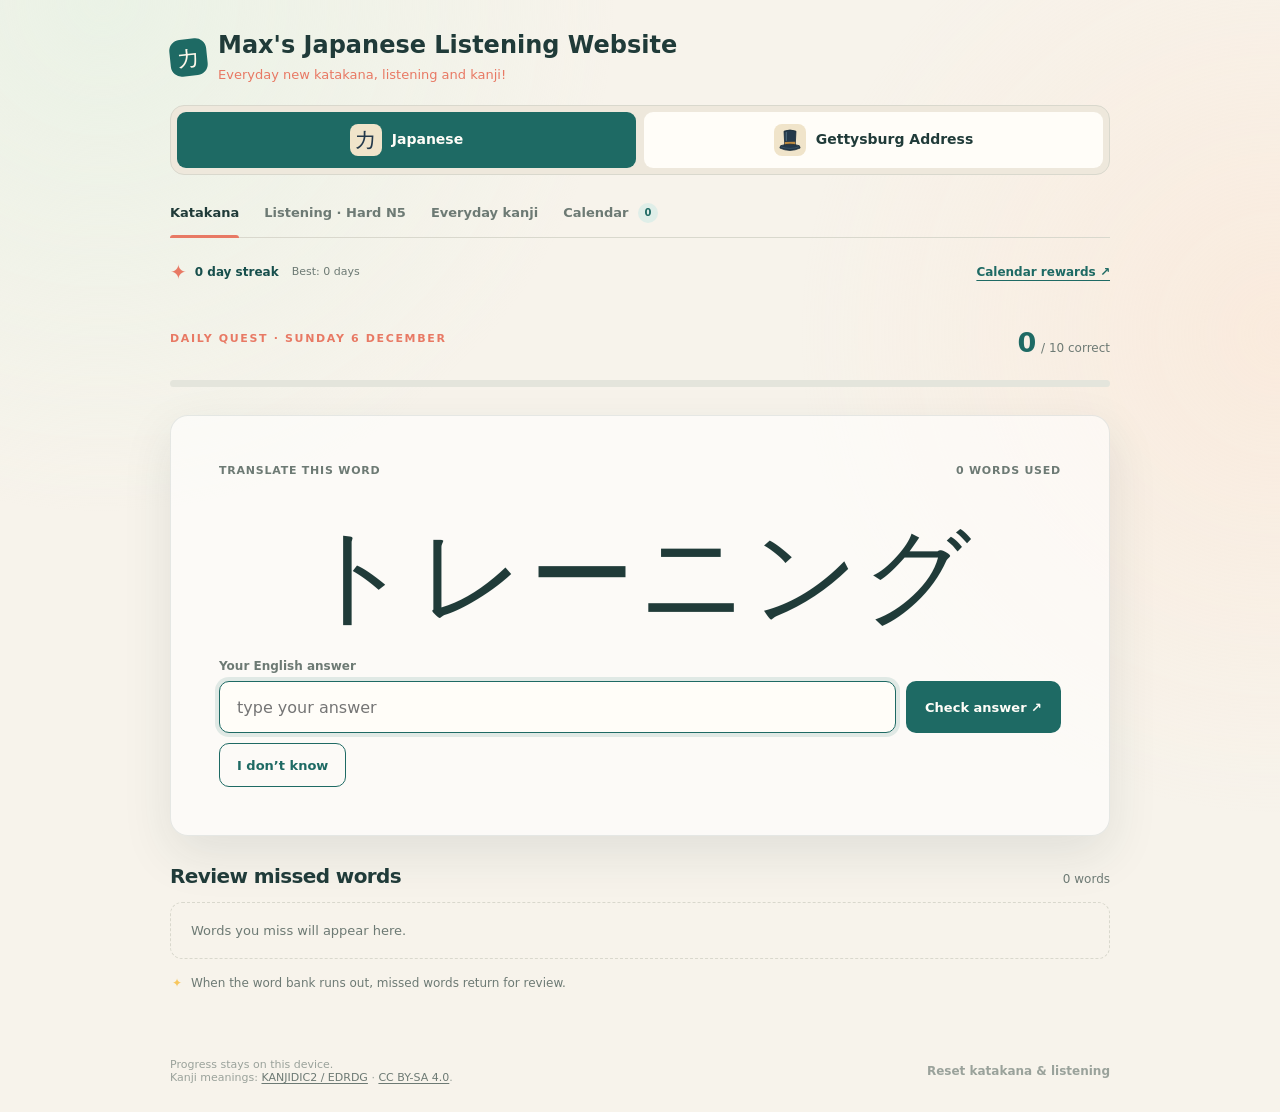
==== index.html @ 851fc644 "Replace manual exercise check-in with automatic workout album stamps" ====
<!doctype html>
<html lang="en">
  <head>
    <meta charset="UTF-8" />
    <meta name="viewport" content="width=device-width, initial-scale=1" />
    <meta name="theme-color" content="#f7f3eb" />
    <title>Max's Japanese Listening Website</title>
    <link rel="stylesheet" href="katakana.css?v=workout-album-1" />
    <link rel="stylesheet" href="practice-switcher.css?v=1" />
  </head>
  <body>
    <div id="answer-win" class="answer-win" role="status" aria-live="polite" hidden></div>
    <main class="app-shell">
      <header class="site-header">
        <a class="brand" href="index.html" aria-label="Max's Japanese Listening Website home">
          <span class="brand-mark" aria-hidden="true">カ</span>
          <span><strong>Max's Japanese Listening Website</strong><small>Everyday new katakana, listening and kanji!</small></span>
        </a>
      </header>

      <nav class="practice-switcher" aria-label="Choose what to learn">
        <a href="./" aria-current="page"><span class="practice-switch-icon" aria-hidden="true">カ</span><span>Japanese</span></a>
        <a href="gettysburg/"><span class="practice-switch-icon" aria-hidden="true"><img src="gettysburg/top-hat.svg" width="26" height="26" alt="" /></span><span>Gettysburg Address</span></a>
      </nav>

      <nav class="view-tabs" aria-label="Practice views">
        <button class="view-tab is-active" type="button" data-view="quest" aria-selected="true">Katakana</button>
        <button class="view-tab" type="button" data-view="listening" aria-selected="false">Listening · Hard N5</button>
        <button class="view-tab" type="button" data-view="kanji" aria-selected="false">Everyday kanji</button>
        <button class="view-tab" type="button" data-view="calendar" aria-selected="false">Calendar <span id="nav-stamp-count">0</span></button>
      </nav>

      <div class="streak-strip" aria-label="Practice streak and rewards">
        <span><span class="streak-spark" aria-hidden="true">✦</span> <strong id="practice-streak">0 day streak</strong> <span id="best-streak">Best: 0 days</span></span>
        <a id="gacha-link" href="#gacha-collection">Calendar rewards ↗</a>
      </div>

      <section id="quest-view" class="view-panel" aria-label="Katakana practice">
        <div class="quest-topline">
          <div>
            <p class="eyebrow">Daily quest · <span id="today-label"></span></p>
          </div>
          <div class="progress-count"><strong id="correct-count">0</strong><span>/ 10 correct</span></div>
        </div>

        <div class="progress-track" aria-label="Daily progress"><span id="progress-fill"></span></div>

        <div id="practice-card" class="practice-card">
          <div class="card-meta"><span id="card-prompt">Translate this word</span><span id="words-used">0 words used</span></div>
          <div class="kana-word" id="kana-word" lang="ja">—</div>
          <form id="answer-form" novalidate>
            <label for="answer-input">Your English answer</label>
            <div class="answer-row">
              <input id="answer-input" name="answer" type="text" autocomplete="off" autocapitalize="none" spellcheck="false" placeholder="type your answer" required />
              <button class="primary-button" id="submit-answer" type="submit">Check answer <span aria-hidden="true">↗</span></button>
            </div>
          <button id="katakana-dont-know" class="not-sure-button" type="button">I don’t know</button>
          </form>
          <div class="answer-feedback-row">
            <div id="feedback" class="feedback" role="status" aria-live="polite" hidden></div>
            <button id="katakana-grade-override" class="grade-override" type="button" hidden></button>
          </div>
        </div>

        <section class="review-section" aria-labelledby="review-title">
          <div class="review-heading">
            <h3 id="review-title">Review missed words</h3>
            <span id="review-count" class="review-count">0 words</span>
          </div>
          <p id="review-empty" class="review-empty">Words you miss will appear here.</p>
          <ul id="review-list" class="review-list"></ul>
        </section>

        <p class="one-and-done"><span aria-hidden="true">✦</span> When the word bank runs out, missed words return for review.</p>
      </section>

      <section id="listening-view" class="view-panel" aria-labelledby="listening-title" hidden>
        <div class="quest-topline">
          <div>
            <p class="eyebrow">Daily listening · <span id="listening-date"></span></p>
            <h2 id="listening-title">Hard N5 listening</h2>
          </div>
          <div class="progress-count"><strong id="listening-count">0</strong><span>/ 10 phrases</span></div>
        </div>

        <div class="progress-track" aria-label="Listening progress"><span id="listening-progress"></span></div>

        <div class="practice-card listening-card">
          <div class="card-meta"><span>Listen first · N5 vocabulary · listen for the details</span><span id="listening-step">Phrase 1 of 10</span></div>
          <div id="listening-prompt" class="audio-prompt">
            <span class="audio-mark" aria-hidden="true">♪</span>
            <button class="play-button" id="listening-play" type="button">▶ Play Japanese</button>
            <p id="listening-instruction">Listen again if you need to. Catch the times, quantities, negatives and changes of plan.</p>
          </div>
          <p id="audio-status" class="audio-status" role="status" aria-live="polite" hidden></p>
          <form id="listening-form">
            <label for="listening-input">Your English translation</label>
            <div class="answer-row">
              <input id="listening-input" name="translation" type="text" autocomplete="off" spellcheck="false" maxlength="180" placeholder="type what it means" required />
              <button class="primary-button" type="submit">Compare translation <span aria-hidden="true">↗</span></button>
            </div>
            <button id="listening-not-sure" class="not-sure-button" type="button">I don’t know</button>
          </form>
          <div id="listening-transcript" class="listening-transcript" role="status" aria-live="polite" hidden>
            <p class="transcript-label">What you heard</p>
            <p id="listening-japanese" class="listening-japanese" lang="ja"></p>
            <p class="character-help">Tap any kanji above for its individual meaning.</p>
          </div>
          <div id="listening-feedback" class="translation-feedback" role="status" aria-live="polite" hidden>
            <p>Suggested meaning <strong id="listening-meaning"></strong></p>
            <p>Your translation <span id="listening-attempt"></span></p>
            <p class="translation-hint" id="listening-grade-prompt">Did your answer convey the same meaning?</p>

            <p id="listening-grade-status" class="listening-grade-status" hidden></p>
            <div class="listening-result-actions">
              <button id="listening-next" class="primary-button" type="button" hidden>Next phrase →</button>
            </div>
          </div>
            <div class="mark-actions" id="listening-mark-actions">
              <button class="mark-got" type="button" data-listening-mark="got">Correct · next →</button>
              <button class="mark-review" type="button" data-listening-mark="review">Wrong · next →</button>
            </div>
          <button id="listening-grade-override" class="grade-override" type="button" hidden></button>
          <div id="listening-done" class="listening-done" hidden>
            <span class="done-mark" aria-hidden="true">✦</span>
            <h3>Today’s ten complete!</h3>
            <p id="listening-summary"></p>
            <button class="primary-button" id="listening-restart" type="button">Practise today’s set again ↗</button>
          </div>
        </div>

        <p class="one-and-done">Saved misses come first in each new daily set and count towards your ten phrases.</p>

        <section class="review-section" aria-labelledby="listening-review-title">
          <div class="review-heading">
            <h3 id="listening-review-title">Listening review</h3>
            <span id="listening-review-count" class="review-count">0 phrases</span>
          </div>
          <p id="listening-review-empty" class="review-empty">Phrases you save will appear here with audio replay.</p>
          <ul id="listening-review-list" class="review-list"></ul>
        </section>
      </section>

      <section id="kanji-view" class="view-panel" aria-labelledby="kanji-title" hidden>
        <div class="quest-topline">
          <div>
            <p class="eyebrow">Daily kanji · <span id="kanji-date"></span></p>
            <h2 id="kanji-title">Kanji around Japan</h2>
          </div>
          <div class="progress-count"><strong id="kanji-count">0</strong><span id="kanji-goal">/ 10 for a stamp</span></div>
        </div>
        <div class="progress-track" aria-label="Kanji progress"><span id="kanji-progress"></span></div>
        <div id="kanji-reward" class="kanji-reward" role="status" aria-live="polite" hidden>
          <strong>Ten signs done — daily stamp earned! 🎉</strong>
          <span id="kanji-score"></span>
        </div>

        <div id="kanji-card" class="practice-card">
          <p id="kanji-round" class="kanji-round" hidden></p>
          <div class="card-meta"><span id="kanji-context">Everyday signs</span><span id="kanji-used">0 / 120 seen</span></div>
          <div id="kanji-sign" class="kanji-sign" lang="ja">—</div>
          <p id="kanji-character-help" class="character-help" hidden>Tap a kanji for its meaning. Single-character answers stay saved for review.</p>
          <p id="kanji-reading" class="kanji-reading" lang="ja" hidden></p>
          <div id="kanji-hints" class="kanji-hints" hidden>
            <button id="kanji-hint-button" class="kanji-hint-button" type="button" aria-controls="kanji-hint-detail" aria-expanded="false">Need a hint?</button>
            <div id="kanji-hint-detail" class="kanji-hint-detail" role="status" aria-live="polite" hidden>
              <p id="kanji-hint-clue"></p>
              <p id="kanji-hint-reading" lang="ja" hidden></p>
              <p id="kanji-hint-meaning" hidden></p>
            </div>
            <p id="kanji-hint-note" class="kanji-hint-note">Start with a clue, then the reading. Reveal the meaning if you’re stuck.</p>
          </div>
          <form id="kanji-form">
            <label for="kanji-input">What does this mean in English?</label>
            <div class="answer-row">
              <input id="kanji-input" name="meaning" type="text" autocomplete="off" autocapitalize="none" spellcheck="false" maxlength="100" placeholder="type the meaning" required />
              <button id="kanji-submit" class="primary-button" type="submit">Check answer ↗</button>
            </div>
          <button id="kanji-dont-know" class="not-sure-button" type="button">I don’t know</button>
          </form>
          <div class="kanji-feedback-row">
            <div id="kanji-feedback" class="feedback" role="status" aria-live="polite" hidden></div>
            <button id="kanji-grade-override" class="grade-override" type="button" hidden></button>
          </div>
        </div>
        <p class="one-and-done">New signs and review answers both count towards your daily ten. Earn a stamp at ten, then keep going — no daily limit. Missed signs and revealed answers return for review.</p>

        <section class="review-section" aria-labelledby="kanji-review-title">
          <div class="review-heading">
            <h3 id="kanji-review-title">Review missed signs</h3>
            <span id="kanji-review-count" class="review-count">0 signs</span>
          </div>
          <p id="kanji-review-empty" class="review-empty">No signs waiting for review. Missed ones will be retested next visit.</p>
          <p id="kanji-review-note" class="review-empty" hidden>Review in progress. Try from memory, or use the hint button if you’re stuck.</p>
          <ul id="kanji-review-list" class="review-list"></ul>
        </section>
      </section>

      <section id="calendar-view" class="view-panel" aria-labelledby="calendar-title" hidden>
        <div class="calendar-heading">
          <div>
            <p class="eyebrow">Your trail of practice</p>
            <h2 id="calendar-title">The calendar</h2>
          </div>
          <div class="calendar-stats"><strong id="stamp-total">0</strong><span>stamps earned</span></div>
        </div>

        <section class="daily-checkins" aria-labelledby="checkins-title">
          <h3 id="checkins-title">A little time for yourself</h3>
          <p>Done your 15 minutes? Add today’s stamp.</p>
          <div class="checkin-grid">
            <article class="checkin-card">
              <span class="checkin-icon" aria-hidden="true">🤖</span>
              <h4>AI investment</h4><p id="aiInvestment-description">Spend 15 minutes or more on AI research</p>
              <button id="checkin-aiInvestment" class="primary-button" type="button" aria-pressed="false" aria-describedby="aiInvestment-description">AI investment</button>
            </article>
            <article class="checkin-card">
              <span class="checkin-icon" aria-hidden="true"><img src="assets/meditating-buddha.svg" alt="" width="32" height="32" /></span>
              <h4>Quiet moment</h4><p id="quietMoment-description">Spend 15 minutes or more walking without phone</p>
              <button id="checkin-quietMoment" class="primary-button" type="button" aria-pressed="false" aria-describedby="quietMoment-description">Quiet moment</button>
            </article>
            <article class="checkin-card">
              <span class="checkin-icon" aria-hidden="true"><img src="assets/dumbbell.svg" alt="" width="32" height="32" /></span>
              <h4>Workout album</h4>
              <p>A new album item earns a dumbbell stamp automatically.</p>
              <p id="exercise-album-status" role="status" aria-live="polite">Album count is checked when you open Calendar.</p>
              <a class="primary-button" href="https://photos.app.goo.gl/Z18e59WB1EXEJXeHA" target="_blank" rel="noopener noreferrer">Open workout album ↗</a>
            </article>
          </div>
          <p id="checkin-status" role="status" aria-live="polite"></p>
        </section>

        <div class="calendar-card">
          <div class="month-toolbar">
            <button class="icon-button" type="button" id="previous-month" aria-label="Previous month">←</button>
            <h3 id="month-label"></h3>
            <button class="icon-button" type="button" id="next-month" aria-label="Next month">→</button>
          </div>
          <div class="weekday-row" aria-hidden="true"><span>Mon</span><span>Tue</span><span>Wed</span><span>Thu</span><span>Fri</span><span>Sat</span><span>Sun</span></div>
          <div id="calendar-grid" class="calendar-grid" role="grid" aria-label="Practice calendar"></div>
          <div class="calendar-legend" aria-label="Calendar stamp key">
            <span><span class="day-stamp stamp-katakana" aria-hidden="true">カ</span> Katakana</span>
            <span><span class="day-stamp stamp-listening" aria-hidden="true">♪</span> Listening</span>
            <span><span class="day-stamp stamp-kanji" aria-hidden="true">漢</span> Kanji</span>
            <span>🎩 Gettysburg practice</span>
          <span><span class="day-stamp stamp-aiInvestment" aria-hidden="true">🤖</span> AI investment</span>
<span><span class="day-stamp stamp-quietMoment" aria-hidden="true"><img src="assets/meditating-buddha.svg" alt="" width="18" height="18" /></span> Quiet moment</span>
<span><span class="day-stamp stamp-exercised" aria-hidden="true"><img src="assets/dumbbell.svg" alt="" width="18" height="18" /></span> Exercised</span>
</div>
        </div>

        <section id="gacha-collection" class="gacha-collection" aria-labelledby="gacha-title">
          <div class="gacha-heading">
            <div>
              <p class="eyebrow">Small steps. Little treasures.</p>
              <h2 id="gacha-title" tabindex="-1">Your capsule collection</h2>
            </div>
            <span class="gacha-seal" aria-hidden="true">ごほうび</span>
          </div>
          <p class="gacha-intro">Every complete week of your streak earns a different sushi roll. Keep going for ramen at 14 days, Mount Fuji at 30, and ikebana at 60. Tap each earned capsule to reveal your keepsake.</p>
          <div class="gacha-grid">
            <button id="sushi-capsule" class="gacha-card gacha-sushi" type="button" disabled aria-describedby="sushi-detail">
              <span class="gacha-visual" aria-hidden="true">
                <span class="capsule-half capsule-top"></span><span class="capsule-half capsule-bottom"></span>
                <span class="capsule-emblem">✦</span><img id="sushi-food" class="capsule-food" src="assets/sushi.svg" alt="" width="108" height="108" hidden />
              </span>
              <span class="gacha-copy"><span id="sushi-milestone" class="gacha-milestone">7 days in a row</span><strong id="sushi-name">Salmon avocado roll</strong><span id="sushi-detail">A different roll every 7-day streak week.</span></span>
              <span id="sushi-status" class="gacha-status">Locked</span>
            </button>
            <button id="ramen-capsule" class="gacha-card gacha-ramen" type="button" disabled aria-describedby="ramen-detail">
              <span class="gacha-visual" aria-hidden="true">
                <span class="capsule-half capsule-top"></span><span class="capsule-half capsule-bottom"></span>
                <span class="capsule-emblem">✦</span><img id="ramen-food" class="capsule-food" src="assets/ramen.svg" alt="" width="108" height="108" hidden />
              </span>
              <span class="gacha-copy"><span class="gacha-milestone">14 days in a row</span><strong>Ramen capsule</strong><span id="ramen-detail">14 days in a row to unlock.</span></span>
              <span id="ramen-status" class="gacha-status">Locked</span>
            </button>
            <button id="fuji-capsule" class="gacha-card gacha-fuji" type="button" disabled aria-describedby="fuji-detail">
              <span class="gacha-visual" aria-hidden="true">
                <span class="capsule-half capsule-top"></span><span class="capsule-half capsule-bottom"></span>
                <span class="capsule-emblem">✦</span><img id="fuji-food" class="capsule-food" src="assets/fuji.svg" alt="" width="108" height="108" hidden />
              </span>
              <span class="gacha-copy"><span class="gacha-milestone">30 days in a row</span><strong>Mount Fuji capsule</strong><span id="fuji-detail">30 days in a row to unlock.</span></span>
              <span id="fuji-status" class="gacha-status">Locked</span>
            </button>
            <button id="ikebana-capsule" class="gacha-card gacha-ikebana" type="button" disabled aria-describedby="ikebana-detail">
              <span class="gacha-visual" aria-hidden="true">
                <span class="capsule-half capsule-top"></span><span class="capsule-half capsule-bottom"></span>
                <span class="capsule-emblem">✦</span><img id="ikebana-food" class="capsule-food" src="assets/ikebana.svg" alt="" width="108" height="108" hidden />
              </span>
              <span class="gacha-copy"><span class="gacha-milestone">60 days in a row</span><strong>Ikebana capsule</strong><span id="ikebana-detail">60 days in a row to unlock.</span></span>
              <span id="ikebana-status" class="gacha-status">Locked</span>
            </button>
          </div>
          <button id="sushi-next" class="text-button sushi-next" type="button" hidden>Next sushi capsule →</button>
          <p id="gacha-announcement" class="gacha-announcement" role="status" aria-live="polite" tabindex="-1" hidden></p>
          <section id="sushi-shelf" class="sushi-shelf" aria-labelledby="sushi-shelf-title" hidden>
            <div class="review-heading"><h3 id="sushi-shelf-title">Your sushi shelf</h3><span id="sushi-collected-count" class="review-count">0 rolls</span></div>
            <ul id="sushi-collection" class="sushi-collection"></ul>
          </section>
          <p class="gacha-footnote">Miss a whole day and your streak starts again from day one, including the weekly sushi order. Earned collectibles stay yours. Ramen, Mount Fuji, and ikebana unlock once.</p>
        </section>

        <button class="text-button" type="button" id="back-to-quest">← Back to today’s quest</button>
      </section>


      <footer class="site-footer">
        <span>Progress stays on this device.<br />Kanji meanings: <a href="https://www.edrdg.org/wiki/KANJIDIC_Project.html">KANJIDIC2 / EDRDG</a> · <a href="https://www.edrdg.org/edrdg/licence.html">CC BY-SA 4.0</a>.</span>
        <button class="reset-button" id="reset-progress" type="button">Reset katakana &amp; listening</button>
      </footer>
    </main>
    <div id="capsule-celebration" class="capsule-celebration" hidden>
      <div class="celebration-confetti" aria-hidden="true">
        <span style="--x:-145px;--y:-200px;--turn:-190deg"></span><span style="--x:130px;--y:-210px;--turn:240deg"></span>
        <span style="--x:-195px;--y:-95px;--turn:140deg"></span><span style="--x:185px;--y:-70px;--turn:-210deg"></span>
        <span style="--x:-140px;--y:110px;--turn:280deg"></span><span style="--x:150px;--y:120px;--turn:-250deg"></span>
        <span style="--x:-55px;--y:-235px;--turn:180deg"></span><span style="--x:60px;--y:-230px;--turn:-180deg"></span>
        <span style="--x:-215px;--y:30px;--turn:-320deg"></span><span style="--x:220px;--y:40px;--turn:320deg"></span>
        <span style="--x:-65px;--y:190px;--turn:230deg"></span><span style="--x:75px;--y:185px;--turn:-230deg"></span>
      </div>
      <div class="celebration-card">
        <button id="celebration-dismiss" class="celebration-dismiss" type="button" aria-label="Dismiss capsule celebration">×</button>
        <div class="celebration-orbit" aria-hidden="true">
          <span class="gacha-visual celebration-capsule"><span class="capsule-half capsule-top"></span><span class="capsule-half capsule-bottom"></span><span class="capsule-emblem">✦</span></span>
        </div>
        <div role="status" aria-live="polite" aria-atomic="true">
          <p class="eyebrow">A little reward for showing up</p>
          <h2 id="celebration-title">Capsule unlocked!</h2>
          <p id="celebration-message" class="celebration-message"></p>
        </div>
        <button id="celebration-view" class="primary-button" type="button">See it in Calendar ↗</button>
      </div>
    </div>
    <div id="kanji-tooltip" class="kanji-tooltip" role="tooltip" lang="en" hidden>
      <strong id="kanji-tooltip-character" lang="ja"></strong>
      <span id="kanji-tooltip-meaning"></span>
      <small>Character meaning — a word’s meaning can differ.</small>
    </div>
    <script src="practice-ui.js?v=shared-calendar-3"></script>
    <script src="kanji-meanings.js?v=hard-n5-1"></script>
    <script src="kanji-tooltips.js?v=kanji-tooltips"></script>
    <script src="japanese-audio.js?v=answer-audio"></script>
    <script src="sushi-rolls.js?v=weekly-sushi"></script>
    <script src="gacha.js?v=daily-checkins-1"></script>
    <script src="exercise-album.js?v=1"></script>
    <script src="katakana.js?v=workout-album-1"></script>
    <script src="kanji.js?v=practice-flow-2"></script>
  </body>
</html>
---- katakana.css ----
:root {
  --paper: #f7f3eb;
  --paper-deep: #eee8dc;
  --ink: #203b39;
  --muted: #6d7a74;
  --line: #d9d8cd;
  --teal: #1e6a64;
  --teal-dark: #174f4c;
  --coral: #e87964;
  --yellow: #f7c65d;
  --shadow: 0 18px 50px rgb(32 59 57 / 10%);
  font-family: Inter, ui-sans-serif, system-ui, -apple-system, BlinkMacSystemFont, "Segoe UI", sans-serif;
  color: var(--ink);
  background: var(--paper);
}

* { box-sizing: border-box; }

body {
  min-width: 320px;
  min-height: 100vh;
  margin: 0;
  background:
    radial-gradient(circle at 8% 0%, rgb(232 242 229 / 85%), transparent 32rem),
    radial-gradient(circle at 100% 30%, rgb(252 226 207 / 50%), transparent 30rem),
    var(--paper);
}

button, input { font: inherit; }
button { cursor: pointer; }

.app-shell {
  width: min(100% - 40px, 940px);
  min-height: 100vh;
  margin: 0 auto;
  padding: 30px 0 28px;
  display: flex;
  flex-direction: column;
}

.site-header, .quest-topline, .calendar-heading, .month-toolbar, .card-meta {
  display: flex;
  align-items: center;
  justify-content: space-between;
  gap: 20px;
}

.site-header { margin-bottom: 34px; }

.brand {
  display: inline-flex;
  align-items: center;
  gap: 11px;
  color: var(--ink);
  text-decoration: none;
  letter-spacing: normal;
}

.brand-mark {
  flex-shrink: 0;
  display: grid;
  width: 37px;
  height: 37px;
  place-items: center;
  border-radius: 11px;
  color: #fff8eb;
  background: var(--teal);
  font-family: Georgia, serif;
  font-size: 24px;
  line-height: 1;
  transform: rotate(-6deg);
}

.brand strong, .brand small { display: block; }
.brand strong { font-size: clamp(18px, 3vw, 24px); line-height: 1.25; }
.brand small { margin-top: 5px; color: var(--coral); font-size: 13px; line-height: 1.5; }

.eyebrow { margin: 0 0 13px; color: var(--coral); font-size: 11px; font-weight: 800; letter-spacing: .15em; text-transform: uppercase; }
h2, h3, p { margin-top: 0; }

.view-tabs { display: flex; gap: 25px; border-bottom: 1px solid var(--line); }
.view-tab { position: relative; padding: 0 0 14px; border: 0; color: var(--muted); background: transparent; font-size: 13px; font-weight: 700; }
.view-tab::after { position: absolute; right: 0; bottom: -1px; left: 0; height: 3px; border-radius: 4px 4px 0 0; background: transparent; content: ""; }
.view-tab.is-active { color: var(--ink); }
.view-tab.is-active::after { background: var(--coral); }
.view-tab span { display: inline-grid; min-width: 20px; min-height: 20px; margin-left: 5px; padding: 2px 5px; place-items: center; border-radius: 20px; color: var(--teal); background: #dfeee8; font-size: 10px; }

.view-panel { padding: 39px 0 26px; }
.quest-topline { align-items: end; margin-bottom: 22px; }
h2 { margin-bottom: 0; font-size: clamp(26px, 4vw, 39px); letter-spacing: -.05em; line-height: 1; }
.progress-count { display: flex; align-items: baseline; gap: 6px; color: var(--muted); font-size: 12px; white-space: nowrap; }
.progress-count strong { color: var(--teal); font-size: 27px; letter-spacing: -.05em; }
.progress-track { height: 7px; margin-bottom: 28px; overflow: hidden; border-radius: 20px; background: #e4e5dc; }
.progress-track span { display: block; width: 0; height: 100%; border-radius: inherit; background: linear-gradient(90deg, var(--teal), #65a891); transition: width .35s ease; }

.practice-card, .calendar-card { border: 1px solid rgb(32 59 57 / 10%); border-radius: 18px; background: rgb(255 255 255 / 58%); box-shadow: var(--shadow); }
.practice-card { min-height: 335px; padding: clamp(24px, 5vw, 48px); }
.practice-card.is-correct { border-color: #65a891; animation: win-pop .6s ease-out; box-shadow: 0 18px 50px rgb(30 106 100 / 18%); }
.practice-card.is-wrong { border-color: var(--coral); animation: miss-shake .42s ease-out; box-shadow: 0 18px 50px rgb(232 121 100 / 16%); }
.card-meta { color: var(--muted); font-size: 11px; font-weight: 700; letter-spacing: .07em; text-transform: uppercase; }
.kana-word { margin: clamp(37px, 7vw, 58px) 0 40px; color: var(--ink); font-family: Georgia, "Times New Roman", serif; font-size: clamp(59px, 11vw, 106px); letter-spacing: .04em; line-height: .8; text-align: center; }
#answer-form label, #listening-form label, #kanji-form label { display: block; margin-bottom: 8px; color: var(--muted); font-size: 12px; font-weight: 700; }
.answer-row { display: grid; grid-template-columns: minmax(0, 1fr) auto; gap: 10px; }
.answer-row input { min-width: 0; min-height: 52px; padding: 0 17px; border: 1px solid var(--line); border-radius: 10px; outline: 0; color: var(--ink); background: #fffdf8; font-size: 16px; transition: border-color .2s, box-shadow .2s; }
.answer-row input:focus { border-color: var(--teal); box-shadow: 0 0 0 4px rgb(30 106 100 / 12%); }
.primary-button { min-height: 52px; padding: 0 19px; border: 0; border-radius: 10px; color: #fffdf8; background: var(--teal); font-size: 13px; font-weight: 800; transition: background .2s, transform .2s; }
.primary-button:hover { background: var(--teal-dark); transform: translateY(-1px); }
.not-sure-button { min-height: 44px; margin-top: 10px; padding: 0 17px; border: 1px solid var(--teal); border-radius: 10px; color: var(--teal); background: transparent; font-size: 13px; font-weight: 800; }
.not-sure-button:hover { background: #dfeee8; }
.not-sure-button:focus-visible { outline: 3px solid var(--yellow); outline-offset: 3px; }
.primary-button:disabled { cursor: default; opacity: .72; transform: none; }
.feedback { display: flex; align-items: center; gap: 14px; margin-top: 20px; padding: 16px; border-radius: 12px; background: #e5f1e9; color: var(--teal-dark); font-size: 13px; line-height: 1.4; }
.feedback.is-wrong { background: #fbe8df; color: #9c4d3c; }
.feedback-symbol { display: grid; flex: 0 0 44px; width: 44px; height: 44px; place-items: center; border-radius: 50%; background: #c8e5d4; font-size: 27px; line-height: 1; }
.feedback.is-wrong .feedback-symbol { background: #f7d1c3; transform: rotate(-20deg); }
.feedback-copy { display: grid; min-width: 0; gap: 2px; }
.feedback-copy strong { font-size: 17px; font-weight: 850; }
.feedback-flourish { margin-left: auto; color: var(--coral); font-size: 22px; white-space: nowrap; animation: flourish .7s ease-out both; }
.feedback.is-wrong .feedback-flourish { font-size: 18px; animation: none; }
.review-section { margin-top: 28px; }
.review-heading { display: flex; align-items: baseline; justify-content: space-between; gap: 12px; margin-bottom: 14px; }
.review-heading h3 { margin: 0; font-size: 20px; letter-spacing: -.03em; }
.review-count { color: var(--muted); font-size: 12px; white-space: nowrap; }
.review-empty { margin: 0; padding: 20px; border: 1px dashed var(--line); border-radius: 12px; color: var(--muted); font-size: 13px; }
.review-list { display: grid; gap: 8px; margin: 0; padding: 0; list-style: none; }
.review-item { display: grid; grid-template-columns: minmax(0, 130px) minmax(0, 1fr); align-items: center; gap: 18px; padding: 14px 18px; border: 1px solid var(--line); border-radius: 12px; background: rgb(255 255 255 / 58%); }
.review-kana { font-family: Georgia, "Times New Roman", serif; font-size: 28px; line-height: 1.2; overflow-wrap: anywhere; }
.review-details { display: grid; min-width: 0; gap: 3px; overflow-wrap: anywhere; }
.review-details strong { font-size: 14px; }
.review-details span { color: var(--muted); font-size: 12px; }
.one-and-done { margin: 17px 2px 0; color: var(--muted); font-size: 12px; }
.one-and-done span { margin-right: 5px; color: var(--yellow); }
.kanji-sign { margin: 38px 0 24px; font-family: "Hiragino Kaku Gothic ProN", "Yu Gothic", sans-serif; font-size: clamp(36px, 8vw, 82px); font-weight: 700; line-height: 1.3; letter-spacing: .08em; text-align: center; overflow-wrap: anywhere; }
.kanji-character { display: inline; margin: 0; padding: 0; border: 0; border-radius: 4px; border-bottom: 1px dotted var(--teal); color: inherit; background: transparent; font: inherit; letter-spacing: inherit; line-height: inherit; vertical-align: baseline; }
.kanji-sign .kanji-character { display: inline-block; min-width: 44px; min-height: 44px; }
.kanji-character:hover, .kanji-character[aria-expanded="true"] { color: var(--teal-dark); background: #dfeee8; }
.kanji-character:focus-visible { outline: 3px solid var(--yellow); outline-offset: 2px; }
.character-help { margin: -8px 0 24px; color: var(--muted); font-size: 12px; line-height: 1.5; text-align: center; }
.listening-transcript .character-help { margin: 0; text-align: left; }
.kanji-tooltip { position: fixed; z-index: 20; display: grid; gap: 8px; width: min(280px, calc(100vw - 24px)); padding: 16px; border: 1px solid #e3ca8b; border-radius: 12px; color: var(--ink); background: #fff5d9; box-shadow: 0 8px 28px rgb(32 59 57 / 20%); font-size: 15px; line-height: 1.5; overflow-wrap: anywhere; }
.kanji-tooltip strong { font-size: 30px; line-height: 1.2; }
.kanji-tooltip small { color: #715015; font-size: 11px; }
.kanji-reading { margin: -10px 0 24px; color: var(--muted); font-size: 18px; text-align: center; }
.kanji-round { margin: 0 0 22px; padding: 10px 14px; border-radius: 8px; color: var(--teal-dark); background: #dfeee8; font-size: 13px; font-weight: 800; }
.kanji-reward { display: grid; gap: 7px; margin: 0 0 22px; padding: 18px; border: 1px solid #e3ca8b; border-radius: 12px; color: #715015; background: #fff0c7; animation: win-pop .6s ease-out; overflow-wrap: anywhere; }
.kanji-reward strong { font-size: 16px; }
.kanji-reward span { font-size: 13px; line-height: 1.5; }
.kanji-hints { margin: 0 0 24px; text-align: center; }
.kanji-hint-button { max-width: 100%; min-height: 44px; padding: 10px 18px; border: 1px solid var(--teal); border-radius: 10px; color: var(--teal-dark); background: #edf3e9; font-size: 14px; font-weight: 800; }
.kanji-hint-button:hover { background: #dfeee8; }
.kanji-hint-button:focus-visible { outline: 3px solid var(--yellow); outline-offset: 3px; }
.kanji-hint-detail { margin-top: 14px; padding: 16px; border-radius: 10px; background: #fbf0d5; text-align: left; overflow-wrap: anywhere; }
.kanji-hint-detail p { margin: 0; font-size: 15px; line-height: 1.6; }
.kanji-hint-detail p + p { margin-top: 10px; }
#kanji-hint-reading { font-size: 20px; }
#kanji-hint-meaning { font-weight: 800; }
.kanji-hint-note { margin: 10px 0 0; color: var(--muted); font-size: 12px; line-height: 1.5; }

.audio-prompt { display: grid; justify-items: center; gap: 14px; padding: 20px 0 26px; text-align: center; }
.audio-mark { display: grid; width: 86px; height: 86px; place-items: center; border-radius: 50%; color: var(--teal); background: #dfeee8; font-size: 53px; line-height: 1; }
.play-button { min-height: 52px; padding: 0 25px; border: 0; border-radius: 100px; color: #fffdf8; background: var(--teal); font-size: 15px; font-weight: 800; }
.play-button:hover { background: var(--teal-dark); }
.audio-prompt p { margin: 0; color: var(--muted); font-size: 13px; }
.audio-status { margin: 0 0 18px; color: var(--teal-dark); font-size: 12px; text-align: center; }
.translation-feedback { margin-top: 22px; padding: 20px; border-radius: 12px; background: #e5f1e9; }
.translation-feedback p { margin: 0 0 8px; color: var(--muted); font-size: 13px; }
.translation-feedback strong, .translation-feedback span { display: block; margin-top: 3px; color: var(--ink); font-size: 16px; overflow-wrap: anywhere; }
.translation-feedback .translation-hint { margin: 18px 0 12px; color: var(--ink); font-weight: 700; }
.mark-actions { display: flex; flex-wrap: wrap; gap: 10px; }
.mark-actions button { min-height: 44px; padding: 0 17px; border: 1px solid var(--teal); border-radius: 10px; font-size: 13px; font-weight: 800; }
.mark-got { color: #fffdf8; background: var(--teal); }
.mark-review { color: var(--teal); background: transparent; }
.mark-actions button:hover { transform: translateY(-1px); }
.listening-transcript { margin-top: 22px; padding: 20px; border-radius: 12px; background: #e5f1e9; overflow-wrap: anywhere; }
.listening-transcript .transcript-label { margin: 0 0 6px; color: var(--muted); font-size: 12px; font-weight: 700; }
.listening-japanese { margin: 0 0 14px; font-family: "Hiragino Kaku Gothic ProN", "Yu Gothic", sans-serif; font-size: clamp(21px, 4vw, 28px); line-height: 1.7; }
.listening-japanese .kanji-character { display: inline-block; min-width: 32px; min-height: 44px; }
.listening-done { display: grid; justify-items: center; gap: 13px; padding: 35px 0 10px; text-align: center; }
.done-mark { color: var(--coral); font-size: 55px; line-height: 1; }
.listening-done h3 { margin: 0; font-size: 27px; }
.listening-done p { max-width: 430px; margin: 0 0 9px; color: var(--muted); font-size: 14px; line-height: 1.5; }
.listening-review-item { grid-template-columns: minmax(0, 130px) minmax(0, 1fr); }
.review-play { min-height: 40px; padding: 0 10px; border: 1px solid var(--teal); border-radius: 9px; color: var(--teal); background: transparent; font-size: 12px; font-weight: 800; }
.review-play:hover { background: #dfeee8; }

@keyframes win-pop {
  35% { transform: scale(1.025); }
  70% { transform: scale(.995); }
}

@keyframes miss-shake {
  20%, 60% { transform: translateX(-5px); }
  40%, 80% { transform: translateX(5px); }
}

@keyframes flourish {
  from { opacity: 0; transform: translateY(10px) rotate(-20deg) scale(.6); }
  to { opacity: 1; transform: translateY(0) rotate(0) scale(1); }
}

.calendar-heading { align-items: end; margin-bottom: 26px; }
.calendar-stats { display: grid; justify-items: end; color: var(--muted); font-size: 12px; }
.calendar-stats strong { color: var(--teal); font-size: 27px; letter-spacing: -.05em; }
.calendar-card { padding: clamp(18px, 4vw, 34px); }
.month-toolbar { margin-bottom: 27px; }
.month-toolbar h3 { margin: 0; font-size: 17px; letter-spacing: -.02em; }
.icon-button { display: grid; width: 32px; height: 32px; place-items: center; border: 1px solid var(--line); border-radius: 50%; color: var(--teal); background: transparent; font-size: 17px; }
.icon-button:hover { border-color: var(--teal); background: #e8f1ea; }
.weekday-row, .calendar-grid { display: grid; grid-template-columns: repeat(7, minmax(0, 1fr)); }
.weekday-row { margin-bottom: 8px; color: var(--muted); font-size: 10px; font-weight: 800; letter-spacing: .1em; text-align: center; text-transform: uppercase; }
.calendar-grid { gap: 7px; }
.day-cell { min-width: 0; min-height: 94px; padding: 10px; border: 1px solid transparent; border-radius: 10px; color: var(--ink); background: rgb(247 243 235 / 72%); text-align: left; }
.day-cell.is-outside { color: #b7beb8; background: transparent; }
.day-cell.is-today { border-color: var(--coral); }
.day-number { position: relative; z-index: 1; font-size: 12px; font-weight: 700; }
.day-stamps { display: flex; flex-wrap: wrap; gap: 4px; margin-top: 8px; }
.day-stamp { display: inline-grid; flex: 0 0 24px; width: 24px; height: 24px; place-items: center; border: 2px solid currentColor; border-radius: 50%; font-size: 14px; font-weight: 800; line-height: 1; transform: rotate(-7deg); }
.stamp-katakana { color: #a94d38; background: #fbe8df; }
.stamp-listening { color: var(--teal); background: #dfeee8; transform: rotate(7deg); }
.stamp-kanji { border-radius: 4px; color: #886015; background: #fff0c7; transform: rotate(-4deg); }
.day-stamp.has-score { flex: 0 1 auto; width: auto; max-width: 100%; height: auto; min-height: 24px; padding: 3px; font-size: 12px; line-height: 1.25; overflow-wrap: anywhere; }
.calendar-legend { display: flex; flex-wrap: wrap; align-items: center; gap: 12px 18px; margin-top: 19px; color: var(--muted); font-size: 12px; }
.calendar-legend > span { display: inline-flex; align-items: center; gap: 7px; }
.text-button, .reset-button { padding: 0; border: 0; color: var(--teal); background: transparent; font-size: 12px; font-weight: 800; }
.text-button { margin-top: 21px; }
.text-button:hover, .reset-button:hover { color: var(--coral); }

.site-footer { display: flex; justify-content: space-between; gap: 16px; margin-top: auto; padding-top: 42px; color: #9aa29b; font-size: 11px; }
.site-footer a { color: var(--muted); text-underline-offset: 2px; }
.reset-button { color: #9aa29b; font-weight: 600; }

[hidden] { display: none !important; }

@media (max-width: 600px) {
  .app-shell { width: min(100% - 28px, 940px); padding-top: 21px; }
  .site-header { margin-bottom: 26px; }
  .view-tabs { display: grid; grid-template-columns: repeat(2, minmax(0, 1fr)); gap: 16px 12px; }
  .view-tab { min-width: 0; font-size: 12px; white-space: nowrap; }
  .quest-topline { align-items: start; flex-direction: column; gap: 14px; }
  .progress-count { align-self: flex-end; }
  .view-panel { padding-top: 30px; }
  .answer-row { grid-template-columns: 1fr; }
  .primary-button { width: 100%; }
  .feedback-flourish { display: none; }
  .review-item { grid-template-columns: minmax(0, 90px) minmax(0, 1fr); gap: 12px; }
  .listening-review-item { grid-template-columns: minmax(0, 90px) minmax(0, 1fr); }
  .review-kana { font-size: 23px; }
  .mark-actions { display: grid; grid-template-columns: 1fr; }
  .calendar-card { padding: 16px 10px; }
  .calendar-grid { gap: 4px; }
  .day-cell { min-height: 94px; padding: 4px; }
  .day-stamps { gap: 3px; margin-top: 6px; }
  .day-stamps .day-stamp { flex-basis: 17px; width: 17px; height: 17px; border-width: 1px; font-size: 12px; }
  .day-stamps .day-stamp.has-score { flex-basis: 100%; width: 100%; height: auto; min-height: 28px; padding: 2px; font-size: 10px; }
  .site-footer { align-items: flex-start; flex-direction: column; gap: 8px; padding-top: 27px; }
}

@media (max-width: 390px) {
  .weekday-row { font-size: 8px; letter-spacing: .04em; }
  .calendar-grid { gap: 4px; }
  .day-number { font-size: 11px; }
}

@media (prefers-reduced-motion: reduce) {
  .practice-card.is-correct, .practice-card.is-wrong, .feedback-flourish, .kanji-reward { animation: none; }
}

.answer-feedback-row, .kanji-feedback-row { display: flex; flex-wrap: wrap; align-items: center; gap: 12px; }
.answer-feedback-row .feedback, .kanji-feedback-row .feedback { flex: 1 1 260px; min-width: 0; }
.grade-override { min-height: 44px; margin-top: 20px; padding: 10px 17px; border: 1px solid var(--teal); border-radius: 10px; color: var(--teal); background: transparent; font-size: 13px; font-weight: 800; }
.grade-override:hover { background: #dfeee8; }
.grade-override:focus-visible { outline: 3px solid var(--yellow); outline-offset: 3px; }

.streak-strip { display: flex; flex-wrap: wrap; align-items: center; justify-content: space-between; gap: 10px 20px; padding-top: 18px; color: var(--teal-dark); font-size: 12px; }
.streak-strip > span { display: flex; flex-wrap: wrap; align-items: center; gap: 8px; min-width: 0; }
.streak-spark { color: var(--coral); font-size: 20px; }
#best-streak { margin-left: 5px; color: var(--muted); font-size: 11px; }
.streak-strip a { min-height: 32px; display: inline-flex; align-items: center; color: var(--teal); font-weight: 750; text-decoration-thickness: 1px; text-underline-offset: 4px; }
.streak-strip a:focus-visible { outline: 3px solid var(--yellow); outline-offset: 3px; border-radius: 4px; }
.gacha-collection { margin: 18px 0 34px; padding: clamp(20px, 4vw, 32px); border: 1px solid #e3dac9; border-radius: 18px; background: linear-gradient(125deg, #fffbf2, #f4eddf); }
.gacha-heading { display: flex; align-items: center; justify-content: space-between; gap: 16px; }
.gacha-heading > div { min-width: 0; }
.gacha-heading .eyebrow { margin-bottom: 9px; font-size: 10px; }
.gacha-heading h2 { font-size: clamp(23px, 4vw, 31px); line-height: 1.15; letter-spacing: -.04em; }
.gacha-seal { flex-shrink: 0; padding: 8px; border: 1px solid var(--coral); border-radius: 7px; color: #ad4c3c; font-size: 11px; writing-mode: vertical-rl; letter-spacing: .12em; transform: rotate(7deg); }
.gacha-intro { max-width: 560px; margin: 14px 0 22px; color: var(--muted); font-size: 13px; line-height: 1.65; }
.gacha-grid { display: grid; grid-template-columns: repeat(2, minmax(0, 1fr)); gap: 16px; }
.gacha-card { --capsule-colour: var(--coral); position: relative; display: flex; min-width: 0; align-items: center; flex-direction: column; gap: 12px; padding: 22px 16px 18px; border: 1px solid var(--line); border-radius: 14px; color: var(--ink); background: rgb(255 255 255 / 65%); text-align: center; overflow-wrap: anywhere; }
.gacha-ramen { --capsule-colour: var(--teal); }
.gacha-fuji { --capsule-colour: #7d92b0; }
.gacha-ikebana { --capsule-colour: #b18caa; }
.gacha-card:disabled { cursor: default; opacity: 1; }
.gacha-card.is-ready { border-color: var(--capsule-colour); box-shadow: 0 5px 18px rgb(32 59 57 / 7%); }
.gacha-card.is-ready:hover { background: #fffdf7; }
.gacha-card.is-ready:hover .gacha-visual { transform: rotate(-7deg); }
.gacha-card:focus-visible { outline: 3px solid var(--yellow); outline-offset: 4px; }
.gacha-visual { position: relative; display: block; flex-shrink: 0; width: 108px; height: 108px; margin: 4px 0; transition: transform .2s ease; }
.capsule-half { position: absolute; left: 4px; width: 100px; height: 51px; border: 2px solid rgb(32 59 57 / 20%); transition: transform .5s ease, opacity .4s ease; }
.capsule-top { top: 3px; border-radius: 100px 100px 3px 3px; background: linear-gradient(130deg, rgb(255 255 255 / 55%), transparent 65%), var(--capsule-colour); box-shadow: inset -8px 0 0 rgb(32 59 57 / 6%); }
.capsule-top::after { position: absolute; top: 11px; left: 18px; width: 23px; height: 10px; border-radius: 50%; background: rgb(255 255 255 / 50%); transform: rotate(-35deg); content: ''; }
.capsule-bottom { bottom: 3px; border-radius: 3px 3px 100px 100px; background: linear-gradient(120deg, #fffef9, #e9e4d8); box-shadow: inset -8px -5px 0 rgb(32 59 57 / 5%); }
.capsule-emblem { position: absolute; z-index: 1; top: 40px; left: 40px; display: grid; width: 28px; height: 28px; place-items: center; border: 2px solid #fbf4e5; border-radius: 50%; color: var(--teal-dark); background: var(--yellow); font-size: 16px; transition: opacity .2s ease; }
.capsule-food { position: absolute; inset: 0; z-index: 2; display: block; width: 100%; height: 100%; padding: 8px; object-fit: contain; border: 1px dashed #d6c8ac; border-radius: 50%; background: #fff6df; }
.gacha-copy { display: grid; gap: 6px; min-width: 0; }
.gacha-milestone { color: var(--muted); font-size: 10px; font-weight: 800; letter-spacing: .08em; text-transform: uppercase; }
.gacha-copy strong { font-size: 18px; letter-spacing: -.025em; }
.gacha-copy > span:last-child { color: var(--muted); font-size: 12px; line-height: 1.5; }
.gacha-status { margin-top: auto; padding: 6px 12px; border-radius: 20px; color: var(--muted); background: var(--paper-deep); font-size: 11px; font-weight: 800; }
.is-ready .gacha-status { color: #fffdf8; background: var(--teal); }
.is-opened .gacha-status { color: #715015; background: #fbe9b8; }
.is-opened .capsule-top { transform: translateY(-25px) rotate(-15deg); opacity: 0; }
.is-opened .capsule-bottom { transform: translateY(25px) rotate(15deg); opacity: 0; }
.is-opened .capsule-emblem { opacity: 0; }
.is-opened .capsule-food { animation: collectible-pop .6s ease both; }
.gacha-announcement { margin: 18px 0 0; padding: 14px 16px; border: 1px solid #e3ca8b; border-radius: 10px; color: #715015; background: #fff0c7; font-size: 13px; line-height: 1.6; }
.gacha-announcement:focus { outline: 2px solid var(--teal); outline-offset: 3px; }
.gacha-footnote { margin: 18px 0 0; color: var(--muted); font-size: 11px; line-height: 1.6; }
.sushi-next { margin-top: 14px; min-height: 44px; }
.sushi-shelf { margin-top: 26px; padding-top: 24px; border-top: 1px solid var(--line); }
.sushi-collection { display: grid; grid-template-columns: repeat(auto-fit, minmax(min(100%, 135px), 1fr)); gap: 12px; margin: 0; padding: 0; list-style: none; }
.sushi-collection li { display: grid; min-width: 0; justify-items: center; align-content: start; gap: 5px; padding: 12px 10px; border: 1px solid var(--line); border-radius: 12px; background: rgb(255 255 255 / 50%); text-align: center; overflow-wrap: anywhere; }
.sushi-collection img { width: 80px; height: 80px; }
.sushi-collection strong { font-size: 12px; line-height: 1.4; }
.sushi-collection span { color: var(--muted); font-size: 10px; }
@keyframes collectible-pop { 0% { transform: scale(.35) rotate(-15deg); opacity: 0; } 65% { transform: scale(1.12) rotate(5deg); opacity: 1; } 100% { transform: scale(1) rotate(0); opacity: 1; } }
@media (max-width: 700px) {
  .gacha-grid { grid-template-columns: minmax(0, 1fr); }
  .gacha-card { display: grid; grid-template-columns: 90px minmax(0, 1fr); gap: 8px 14px; padding: 16px 12px; text-align: left; }
  .gacha-visual { grid-row: span 2; width: 90px; height: 90px; margin: 0; }
  .capsule-half { left: 3px; width: 84px; height: 43px; }
  .capsule-top { top: 2px; }
  .capsule-bottom { bottom: 2px; }
  .capsule-emblem { top: 31px; left: 31px; }
  .gacha-status { justify-self: start; }
  .gacha-copy strong { font-size: 17px; }
}
@media (prefers-reduced-motion: reduce) {
  .capsule-half, .capsule-emblem, .gacha-visual { transition: none; }
  .is-opened .capsule-food { animation: none; }
}

.capsule-celebration { position: fixed; inset: 0; z-index: 100; display: grid; place-items: center; padding: 18px; overflow: hidden; pointer-events: none; background: radial-gradient(ellipse at center, rgb(255 236 186 / 28%), transparent 70%); }
.celebration-card { position: relative; width: min(100%, 390px); max-height: calc(100dvh - 36px); overflow: auto; padding: 24px 24px 28px; border: 1px solid #e3ca8b; border-radius: 24px; background: #fffbf2; box-shadow: 0 18px 90px rgb(32 59 57 / 25%); text-align: center; pointer-events: auto; animation: celebration-arrive .55s cubic-bezier(.2,.9,.3,1.2) both; }
.celebration-dismiss { position: absolute; top: 8px; right: 8px; z-index: 2; width: 44px; height: 44px; border: 0; border-radius: 50%; color: var(--teal); background: transparent; font-size: 28px; cursor: pointer; }
.celebration-dismiss:focus-visible { outline: 3px solid var(--yellow); }
.celebration-orbit { position: relative; display: grid; place-items: center; width: 180px; height: 180px; margin: 0 auto 10px; }
.celebration-orbit::before { position: absolute; inset: 0; border-radius: 50%; background: repeating-conic-gradient(from 0deg, #f3d895 0deg 12deg, transparent 12deg 30deg); mask-image: radial-gradient(circle, transparent 20%, #000 21%, transparent 70%); content: ''; animation: celebration-rays 3s ease-out both; }
.celebration-capsule { --capsule-colour: var(--coral); animation: celebration-bounce 1.7s cubic-bezier(.2,.7,.3,1) both; }
.celebration-card .eyebrow { font-size: 10px; line-height: 1.6; }
.celebration-card h2 { margin: 10px 0; color: var(--teal-dark); font-size: clamp(24px, 6vw, 32px); letter-spacing: -.04em; }
.celebration-message { margin: 0 0 22px; color: var(--muted); font-size: 14px; line-height: 1.6; overflow-wrap: anywhere; }
.celebration-confetti { position: absolute; inset: 0; z-index: 1; }
.celebration-confetti span { position: absolute; top: 50%; left: 50%; width: 8px; height: 15px; border-radius: 2px; background: var(--coral); animation: celebration-confetti 1.8s .15s ease-out both; }
.celebration-confetti span:nth-child(3n) { background: var(--teal); }
.celebration-confetti span:nth-child(3n + 1) { background: var(--yellow); }
@keyframes celebration-arrive { from { opacity: 0; transform: translateY(35px) scale(.85); } to { opacity: 1; transform: translateY(0) scale(1); } }
@keyframes celebration-bounce { 0% { transform: translateY(-90px) scale(.6) rotate(-25deg); opacity: 0; } 35% { transform: translateY(14px) scale(1.08,.9) rotate(12deg); opacity: 1; } 55% { transform: translateY(-23px) rotate(-12deg); } 72% { transform: translateY(5px) rotate(8deg); } 85% { transform: translateY(-5px) rotate(-4deg); } 100% { transform: translateY(0) rotate(0); opacity: 1; } }
@keyframes celebration-rays { from { transform: rotate(-35deg) scale(.4); opacity: 0; } 30% { opacity: 1; } to { transform: rotate(25deg) scale(1); opacity: .7; } }
@keyframes celebration-confetti { 0% { transform: translate(0, 0) rotate(0); opacity: 0; } 15% { opacity: 1; } 70% { opacity: 1; } 100% { transform: translate(var(--x), var(--y)) rotate(var(--turn)); opacity: 0; } }
@media (prefers-reduced-motion: reduce) {
  .celebration-card, .celebration-capsule, .celebration-orbit::before { animation: none; }
  .celebration-confetti { display: none; }
}

.listening-result-actions { display: flex; flex-wrap: wrap; align-items: center; gap: 12px; }
.listening-result-actions .grade-override { margin-top: 0; }
.listening-result-actions .primary-button { min-height: 44px; }
.listening-grade-status { color: var(--teal-dark); font-weight: 750; }

.answer-win { position: fixed; z-index: 100; top: 20px; left: 50%; transform: translateX(-50%); width: max-content; max-width: calc(100vw - 32px); text-align: center; padding: 18px 28px; border-radius: 24px; background: #225943; color: #fff8dc; box-shadow: 0 8px 32px #22594344; font-size: 1.4rem; font-weight: 800; pointer-events: none; }
.play-win { animation: answer-win-pop 1.3s ease both; }
@keyframes answer-win-pop { 0% { transform: translate(-50%, -30px) scale(.65); opacity: 0; } 20% { transform: translate(-50%, 0) scale(1.12); opacity: 1; } 40%, 80% { transform: translate(-50%, 0) scale(1); opacity: 1; } 100% { transform: translate(-50%, -12px); opacity: 0; } }
@media (prefers-reduced-motion: reduce) { .play-win { animation: none; } }

.answer-win.is-learning { background: #f7f3eb; color: #403c34; font-size: 1.05rem; border: 1px solid #d9d2c3; }

.daily-checkins { margin: 28px 0; }
.daily-checkins h3 { margin-bottom: 6px; }
.daily-checkins > p { color: var(--muted); font-size: 14px; }
.checkin-grid { display: grid; grid-template-columns: repeat(3, minmax(0, 1fr)); gap: 14px; }
.checkin-card { display: flex; flex-direction: column; align-items: flex-start; min-width: 0; border: 1px solid var(--line); border-radius: 16px; padding: 20px; background: #fffdf7; }
.checkin-icon { display: inline-flex; height: 38px; font-size: 30px; align-items: center; }
.checkin-card h4 { margin: 14px 0 6px; font-size: 18px; }
.checkin-card p { margin: 0 0 20px; color: var(--muted); font-size: 13px; line-height: 1.6; }
.checkin-card button { margin-top: auto; width: 100%; white-space: normal; overflow-wrap: anywhere; }
.checkin-card button:disabled { background: var(--paper-deep); color: var(--teal-dark); cursor: default; opacity: 1; }
.day-stamp img { width: 85%; height: 85%; object-fit: contain; }
.stamp-aiInvestment { color: #675894; }
.stamp-quietMoment { color: #93651f; }
.stamp-exercised { color: #3b586c; }
@media (max-width: 650px) { .checkin-grid { grid-template-columns: minmax(0, 1fr); } }

.checkin-card a.primary-button { margin-top: auto; width: 100%; white-space: normal; text-align: center; text-decoration: none; overflow-wrap: anywhere; }
#exercise-album-status { font-size: 12px; }
---- practice-switcher.css ----
.practice-switcher { --switch-accent: var(--teal, #24394b); display: grid; grid-template-columns: repeat(2, minmax(0, 1fr)); gap: 8px; padding: 6px; margin: 0 0 28px; border: 1px solid #d9d8cd; border-radius: 14px; background: #eee8dc; }
.practice-switcher a { display: flex; min-width: 0; min-height: 56px; align-items: center; justify-content: center; gap: 10px; padding: 10px 12px; border: 1px solid transparent; border-radius: 9px; color: #203b39; background: #fffdf8; font: 750 14px/1.4 Inter, ui-sans-serif, system-ui, sans-serif; text-align: center; text-decoration: none; }
.practice-switcher a:hover { border-color: #a9732d; }
.practice-switcher a[aria-current="page"] { color: #fffdf8; background: var(--switch-accent); }
.practice-switcher a:focus-visible { outline: 3px solid #d9ac66; outline-offset: 3px; }
.practice-switch-icon { display: grid; place-items: center; flex-shrink: 0; width: 32px; height: 32px; border-radius: 8px; color: #24394b; background: #f0e4ca; font: 23px Georgia, serif; }
.practice-switch-icon img { display: block; }
.practice-switcher + .mode-nav { margin-top: 0; }
.site-header:has(+ .practice-switcher) { margin-bottom: 20px; }
@media (max-width: 600px) { .practice-switcher { gap: 5px; padding: 5px; margin-bottom: 24px; } .practice-switcher a { gap: 6px; padding: 8px 6px; font-size: 12px; } .practice-switch-icon { width: 29px; height: 29px; } }
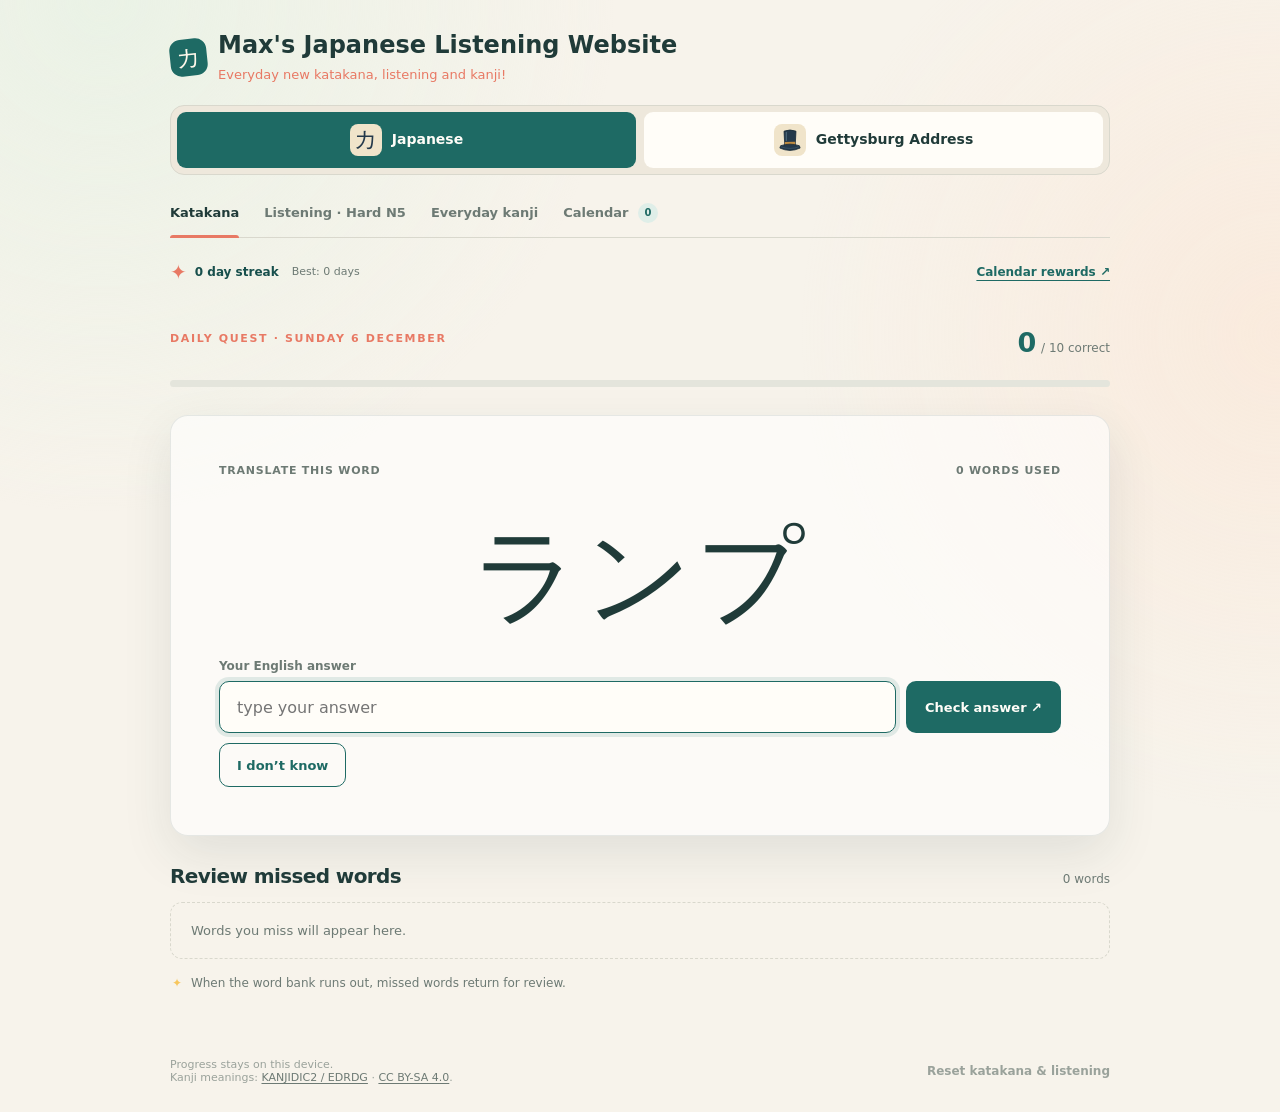
==== commit 6c64a255: "Remove scheduled album scans and prepare live calendar-open checks" ====
--- a/index.html
+++ b/index.html
@@ -343,8 +343,9 @@
     <script src="japanese-audio.js?v=answer-audio"></script>
     <script src="sushi-rolls.js?v=weekly-sushi"></script>
     <script src="gacha.js?v=daily-checkins-1"></script>
-    <script src="exercise-album.js?v=1"></script>
-    <script src="katakana.js?v=workout-album-1"></script>
+    <script src="exercise-album-config.js?v=live-1"></script>
+    <script src="exercise-album.js?v=live-1"></script>
+    <script src="katakana.js?v=live-album-1"></script>
     <script src="kanji.js?v=practice-flow-2"></script>
   </body>
 </html>
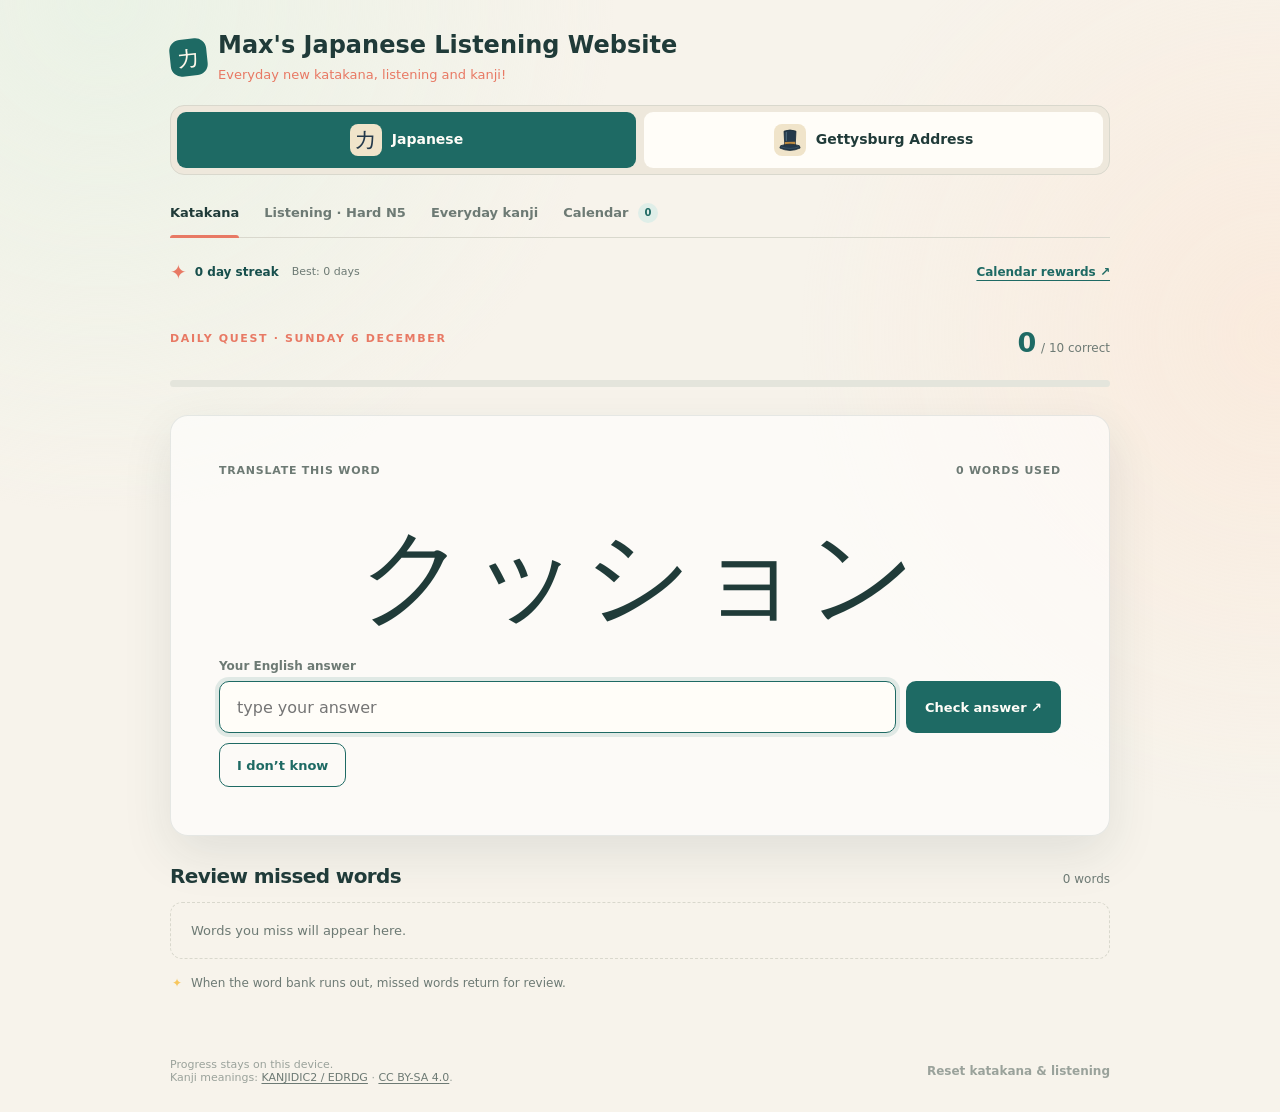
==== commit 6bd837d3: "Simplify listening controls and allow bidirectional grade corrections" ====
--- a/index.html
+++ b/index.html
@@ -86,11 +86,11 @@
         <div class="progress-track" aria-label="Listening progress"><span id="listening-progress"></span></div>
 
         <div class="practice-card listening-card">
-          <div class="card-meta"><span>Listen first · N5 vocabulary · listen for the details</span><span id="listening-step">Phrase 1 of 10</span></div>
+          <span id="listening-step" hidden>Phrase 1 of 10</span>
           <div id="listening-prompt" class="audio-prompt">
             <span class="audio-mark" aria-hidden="true">♪</span>
             <button class="play-button" id="listening-play" type="button">▶ Play Japanese</button>
-            <p id="listening-instruction">Listen again if you need to. Catch the times, quantities, negatives and changes of plan.</p>
+            <p id="listening-instruction" hidden></p>
           </div>
           <p id="audio-status" class="audio-status" role="status" aria-live="polite" hidden></p>
           <form id="listening-form">
@@ -99,8 +99,11 @@
               <input id="listening-input" name="translation" type="text" autocomplete="off" spellcheck="false" maxlength="180" placeholder="type what it means" required />
               <button class="primary-button" type="submit">Compare translation <span aria-hidden="true">↗</span></button>
             </div>
+          </form>
+          <div class="listening-assist-actions">
             <button id="listening-not-sure" class="not-sure-button" type="button">I don’t know</button>
-          </form>
+            <button id="listening-grade-override" class="grade-override" type="button" hidden></button>
+          </div>
           <div id="listening-transcript" class="listening-transcript" role="status" aria-live="polite" hidden>
             <p class="transcript-label">What you heard</p>
             <p id="listening-japanese" class="listening-japanese" lang="ja"></p>
@@ -116,11 +119,10 @@
               <button id="listening-next" class="primary-button" type="button" hidden>Next phrase →</button>
             </div>
           </div>
-            <div class="mark-actions" id="listening-mark-actions">
-              <button class="mark-got" type="button" data-listening-mark="got">Correct · next →</button>
-              <button class="mark-review" type="button" data-listening-mark="review">Wrong · next →</button>
-            </div>
-          <button id="listening-grade-override" class="grade-override" type="button" hidden></button>
+            <div class="mark-actions" id="listening-mark-actions" hidden>
+              <button class="mark-got" type="button" data-listening-mark="got">Correct</button>
+              <button class="mark-review" type="button" data-listening-mark="review">Wrong</button>
+            </div>
           <div id="listening-done" class="listening-done" hidden>
             <span class="done-mark" aria-hidden="true">✦</span>
             <h3>Today’s ten complete!</h3>
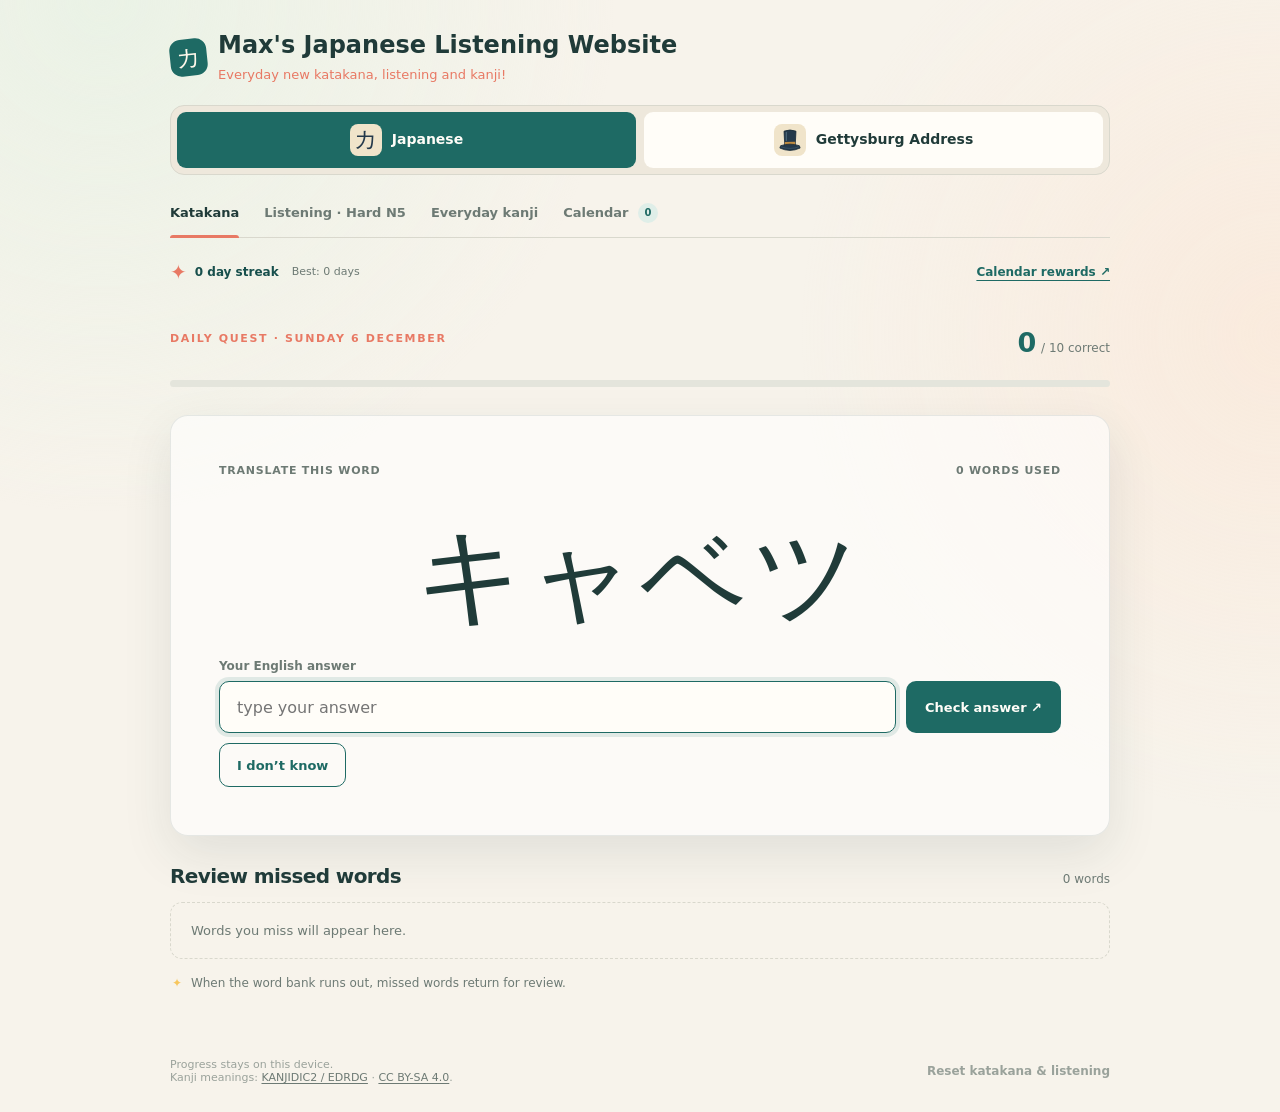
==== commit e1e85227: "Restore manual exercise stamp with requested workout button text" ====
--- a/index.html
+++ b/index.html
@@ -223,10 +223,9 @@
             </article>
             <article class="checkin-card">
               <span class="checkin-icon" aria-hidden="true"><img src="assets/dumbbell.svg" alt="" width="32" height="32" /></span>
-              <h4>Workout album</h4>
-              <p>A new album item earns a dumbbell stamp automatically.</p>
-              <p id="exercise-album-status" role="status" aria-live="polite">Album count is checked when you open Calendar.</p>
-              <a class="primary-button" href="https://photos.app.goo.gl/Z18e59WB1EXEJXeHA" target="_blank" rel="noopener noreferrer">Open workout album ↗</a>
+              <h4>Exercised</h4>
+              <p id="exercised-description">Mark today’s workout on your shared calendar.</p>
+              <button id="checkin-exercised" class="primary-button" type="button" aria-pressed="false" aria-describedby="exercised-description">work out. 15 mins or more a day of unadulterated shred.</button>
             </article>
           </div>
           <p id="checkin-status" role="status" aria-live="polite"></p>
@@ -347,7 +346,7 @@
     <script src="gacha.js?v=daily-checkins-1"></script>
     <script src="exercise-album-config.js?v=live-1"></script>
     <script src="exercise-album.js?v=live-1"></script>
-    <script src="katakana.js?v=live-album-1"></script>
+    <script src="katakana.js?v=manual-workout-1"></script>
     <script src="kanji.js?v=practice-flow-2"></script>
   </body>
 </html>
--- a/katakana.css
+++ b/katakana.css
@@ -108,6 +108,9 @@
 .not-sure-button { min-height: 44px; margin-top: 10px; padding: 0 17px; border: 1px solid var(--teal); border-radius: 10px; color: var(--teal); background: transparent; font-size: 13px; font-weight: 800; }
 .not-sure-button:hover { background: #dfeee8; }
 .not-sure-button:focus-visible { outline: 3px solid var(--yellow); outline-offset: 3px; }
+.listening-assist-actions { display: grid; grid-template-columns: max-content minmax(0, 1fr); align-items: stretch; gap: 10px; margin-top: 10px; }
+.listening-assist-actions .not-sure-button, .listening-assist-actions .grade-override { min-width: 0; margin-top: 0; padding: 10px 12px; }
+.listening-assist-actions .grade-override { overflow-wrap: anywhere; }
 .primary-button:disabled { cursor: default; opacity: .72; transform: none; }
 .feedback { display: flex; align-items: center; gap: 14px; margin-top: 20px; padding: 16px; border-radius: 12px; background: #e5f1e9; color: var(--teal-dark); font-size: 13px; line-height: 1.4; }
 .feedback.is-wrong { background: #fbe8df; color: #9c4d3c; }
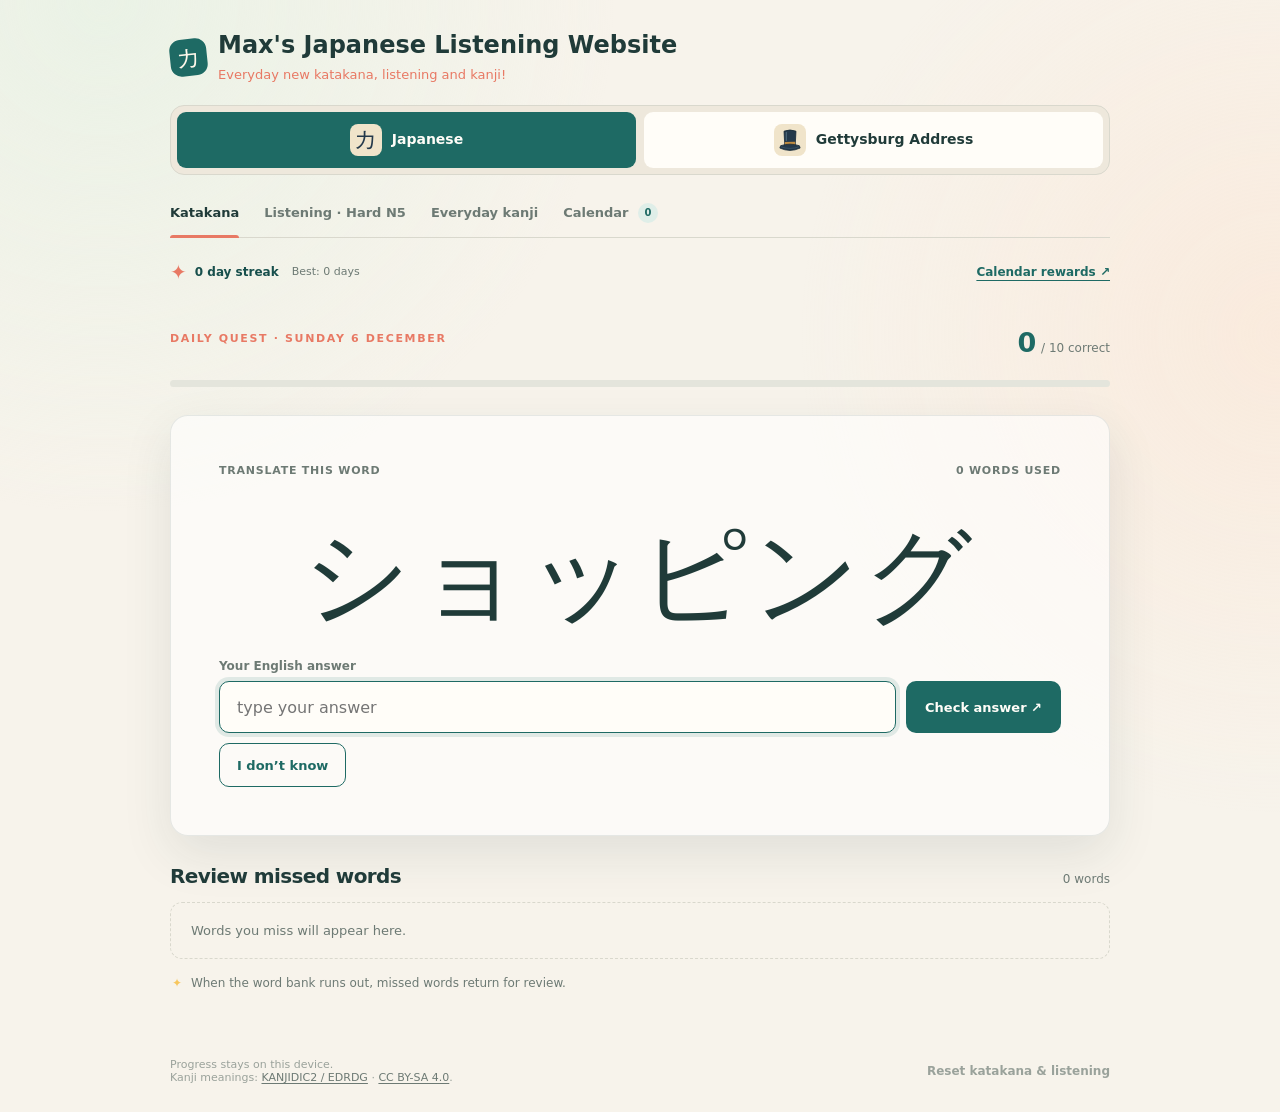
==== commit b0c2945b: "Rename listening exercise and refresh asset cache" ====
--- a/index.html
+++ b/index.html
@@ -5,7 +5,7 @@
     <meta name="viewport" content="width=device-width, initial-scale=1" />
     <meta name="theme-color" content="#f7f3eb" />
     <title>Max's Japanese Listening Website</title>
-    <link rel="stylesheet" href="katakana.css?v=workout-album-1" />
+    <link rel="stylesheet" href="katakana.css?v=listening-controls-2" />
     <link rel="stylesheet" href="practice-switcher.css?v=1" />
   </head>
   <body>
@@ -78,7 +78,7 @@
         <div class="quest-topline">
           <div>
             <p class="eyebrow">Daily listening · <span id="listening-date"></span></p>
-            <h2 id="listening-title">Hard N5 listening</h2>
+            <h2 id="listening-title">Listening exercise</h2>
           </div>
           <div class="progress-count"><strong id="listening-count">0</strong><span>/ 10 phrases</span></div>
         </div>
@@ -100,7 +100,7 @@
               <button class="primary-button" type="submit">Compare translation <span aria-hidden="true">↗</span></button>
             </div>
           </form>
-          <div class="listening-assist-actions">
+          <div id="listening-assist-actions" class="listening-assist-actions">
             <button id="listening-not-sure" class="not-sure-button" type="button">I don’t know</button>
             <button id="listening-grade-override" class="grade-override" type="button" hidden></button>
           </div>
@@ -346,7 +346,7 @@
     <script src="gacha.js?v=daily-checkins-1"></script>
     <script src="exercise-album-config.js?v=live-1"></script>
     <script src="exercise-album.js?v=live-1"></script>
-    <script src="katakana.js?v=manual-workout-1"></script>
+    <script src="katakana.js?v=listening-controls-2"></script>
     <script src="kanji.js?v=practice-flow-2"></script>
   </body>
 </html>
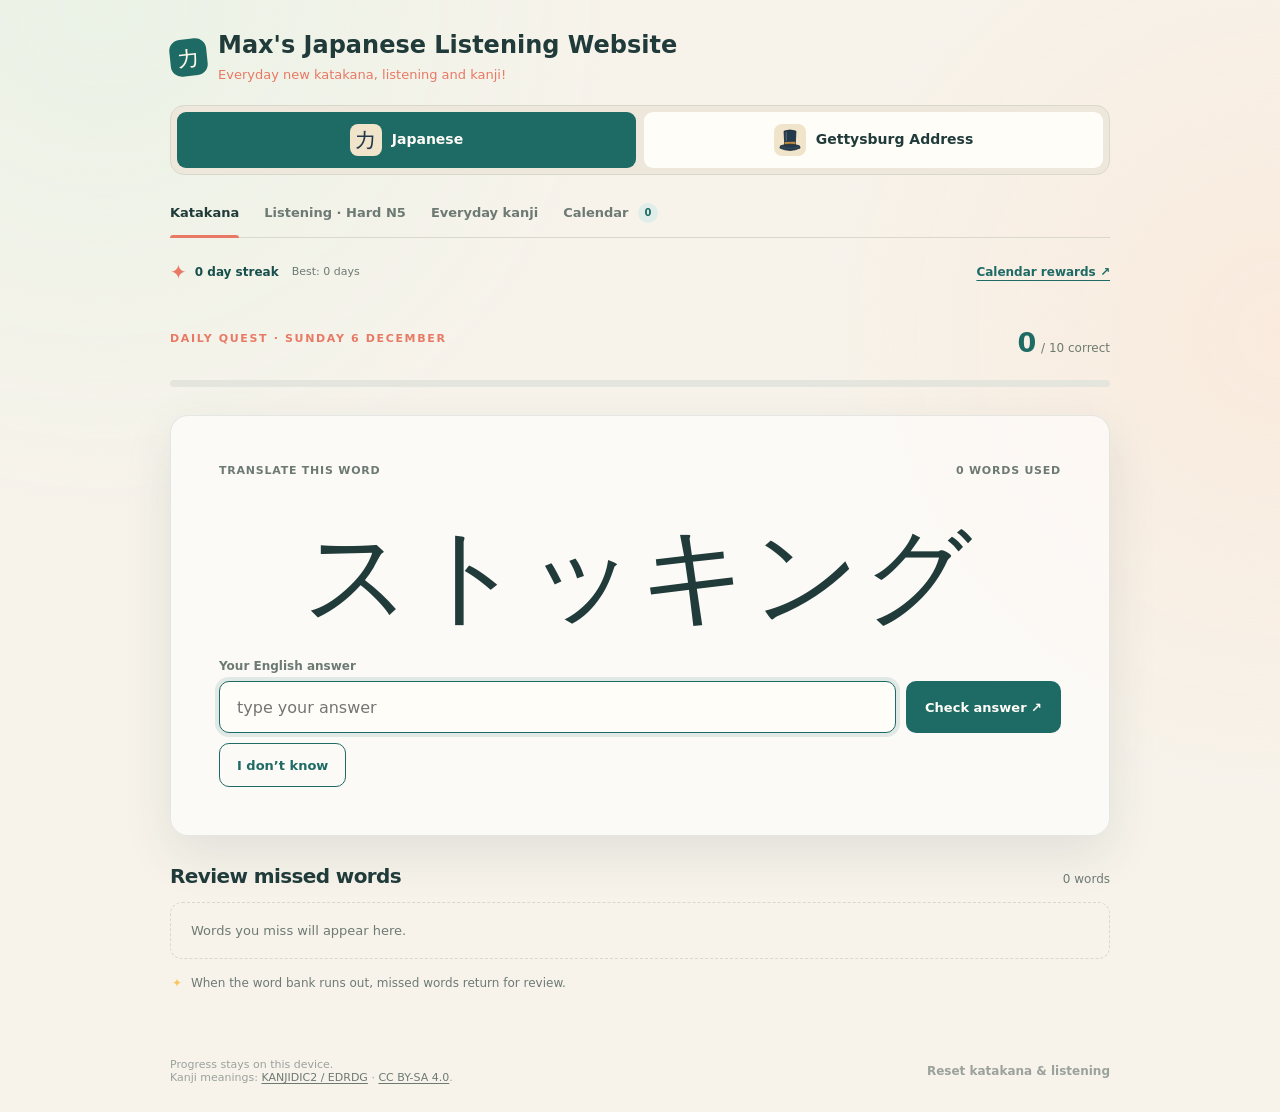
==== commit 0e60d14c: "Add 200 more katakana words while preserving existing word identities" ====
--- a/index.html
+++ b/index.html
@@ -346,7 +346,7 @@
     <script src="gacha.js?v=daily-checkins-1"></script>
     <script src="exercise-album-config.js?v=live-1"></script>
     <script src="exercise-album.js?v=live-1"></script>
-    <script src="katakana.js?v=listening-controls-2"></script>
+    <script src="katakana.js?v=483-words"></script>
     <script src="kanji.js?v=practice-flow-2"></script>
   </body>
 </html>
--- a/katakana.css
+++ b/katakana.css
@@ -108,9 +108,9 @@
 .not-sure-button { min-height: 44px; margin-top: 10px; padding: 0 17px; border: 1px solid var(--teal); border-radius: 10px; color: var(--teal); background: transparent; font-size: 13px; font-weight: 800; }
 .not-sure-button:hover { background: #dfeee8; }
 .not-sure-button:focus-visible { outline: 3px solid var(--yellow); outline-offset: 3px; }
-.listening-assist-actions { display: grid; grid-template-columns: max-content minmax(0, 1fr); align-items: stretch; gap: 10px; margin-top: 10px; }
-.listening-assist-actions .not-sure-button, .listening-assist-actions .grade-override { min-width: 0; margin-top: 0; padding: 10px 12px; }
-.listening-assist-actions .grade-override { overflow-wrap: anywhere; }
+.listening-assist-actions { display: grid; grid-template-columns: minmax(0, 1fr); align-items: stretch; gap: 10px; margin-top: 10px; }
+.listening-assist-actions.has-correction { grid-template-columns: repeat(2, minmax(0, 1fr)); }
+.listening-assist-actions .not-sure-button, .listening-assist-actions .grade-override { width: 100%; min-width: 0; min-height: 52px; margin-top: 0; padding: 10px 12px; overflow-wrap: anywhere; }
 .primary-button:disabled { cursor: default; opacity: .72; transform: none; }
 .feedback { display: flex; align-items: center; gap: 14px; margin-top: 20px; padding: 16px; border-radius: 12px; background: #e5f1e9; color: var(--teal-dark); font-size: 13px; line-height: 1.4; }
 .feedback.is-wrong { background: #fbe8df; color: #9c4d3c; }
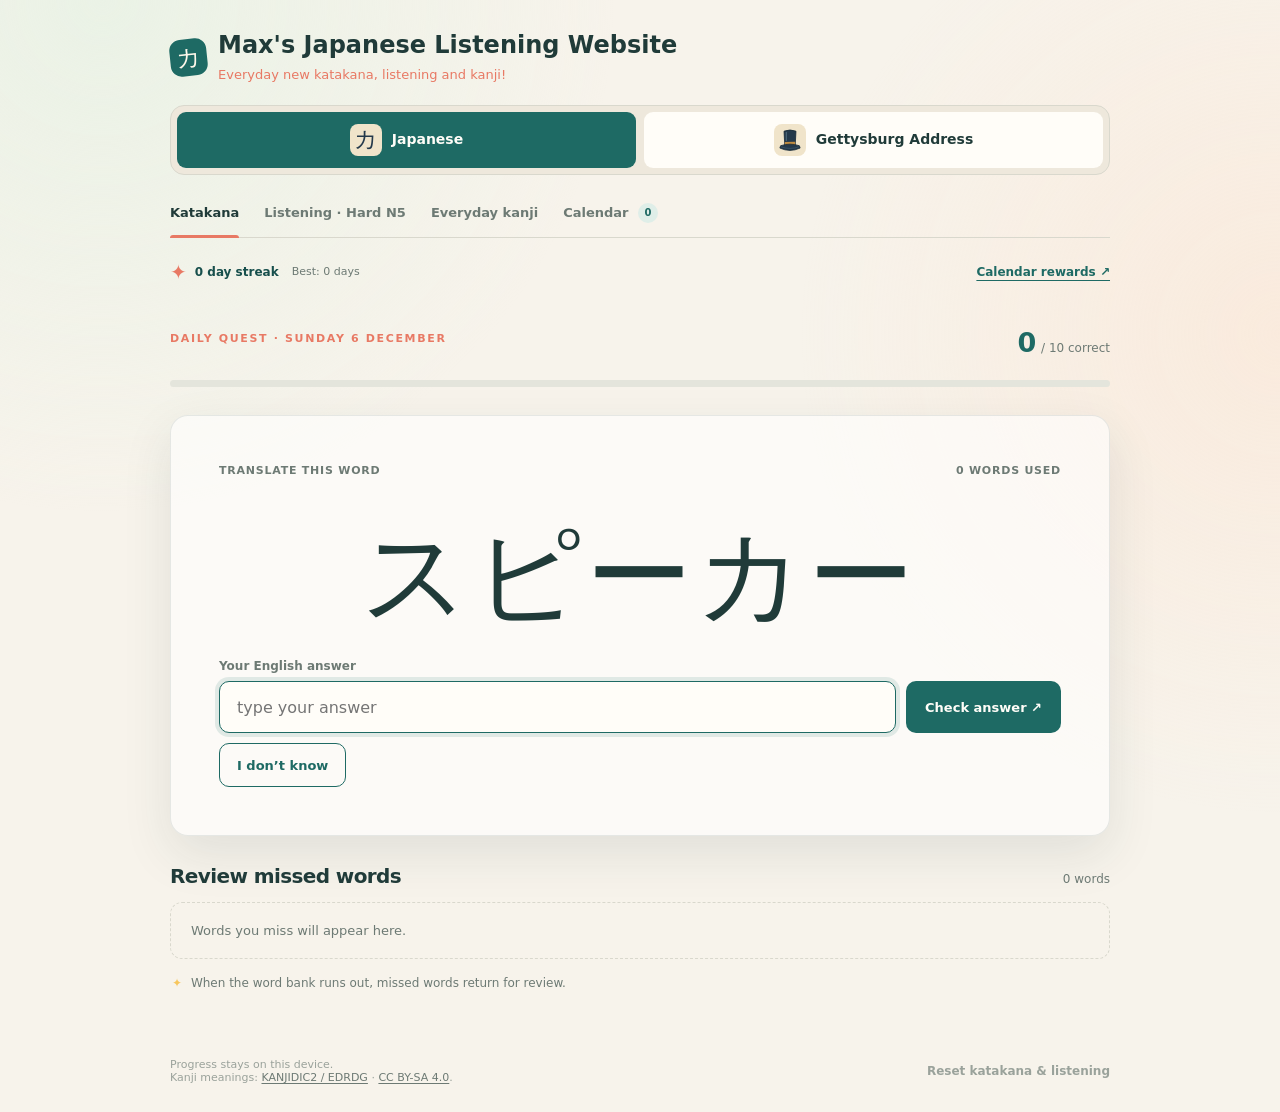
==== commit b36760b5: "Fix Japanese listening with bundled audio clips" ====
--- a/index.html
+++ b/index.html
@@ -341,12 +341,12 @@
     <script src="practice-ui.js?v=shared-calendar-3"></script>
     <script src="kanji-meanings.js?v=hard-n5-1"></script>
     <script src="kanji-tooltips.js?v=kanji-tooltips"></script>
-    <script src="japanese-audio.js?v=answer-audio"></script>
+    <script src="japanese-audio.js?v=listening-clips-1"></script>
     <script src="sushi-rolls.js?v=weekly-sushi"></script>
     <script src="gacha.js?v=daily-checkins-1"></script>
     <script src="exercise-album-config.js?v=live-1"></script>
     <script src="exercise-album.js?v=live-1"></script>
-    <script src="katakana.js?v=483-words"></script>
+    <script src="katakana.js?v=listening-clips-1"></script>
     <script src="kanji.js?v=practice-flow-2"></script>
   </body>
 </html>
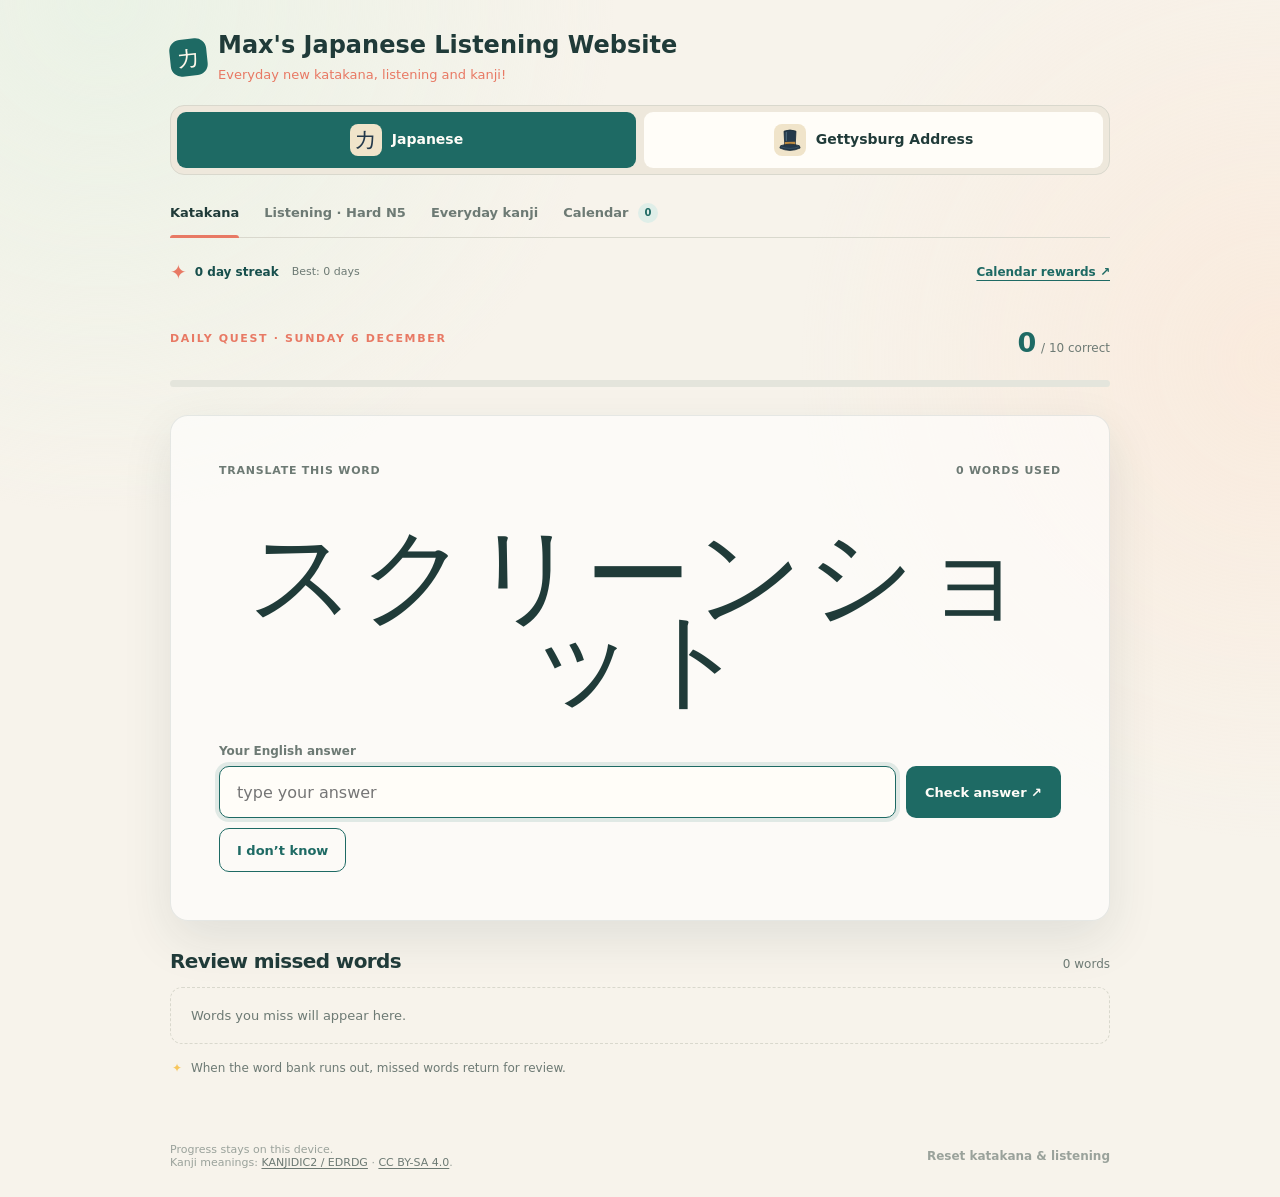
==== commit bb6fb5f3: "Upgrade listening clips to Nanami neural voice" ====
--- a/index.html
+++ b/index.html
@@ -341,7 +341,7 @@
     <script src="practice-ui.js?v=shared-calendar-3"></script>
     <script src="kanji-meanings.js?v=hard-n5-1"></script>
     <script src="kanji-tooltips.js?v=kanji-tooltips"></script>
-    <script src="japanese-audio.js?v=listening-clips-1"></script>
+    <script src="japanese-audio.js?v=nanami-1"></script>
     <script src="sushi-rolls.js?v=weekly-sushi"></script>
     <script src="gacha.js?v=daily-checkins-1"></script>
     <script src="exercise-album-config.js?v=live-1"></script>
